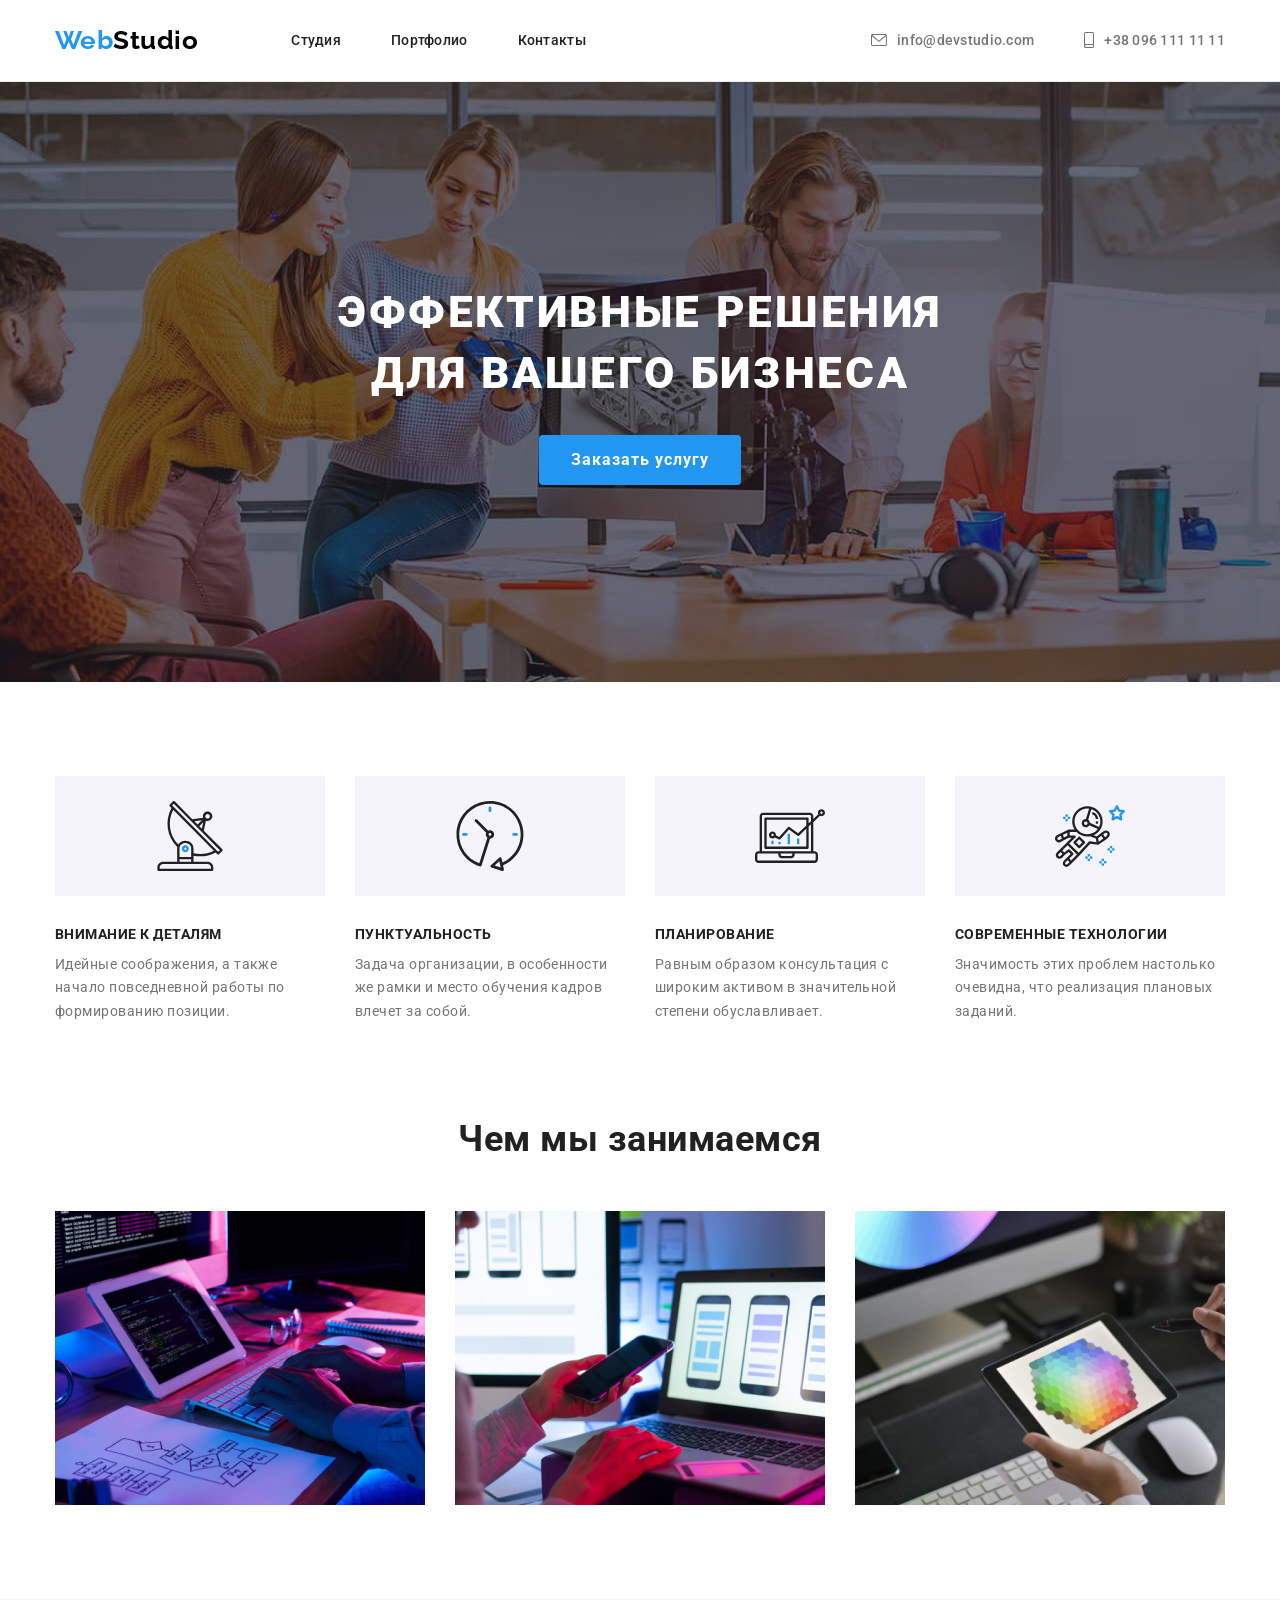
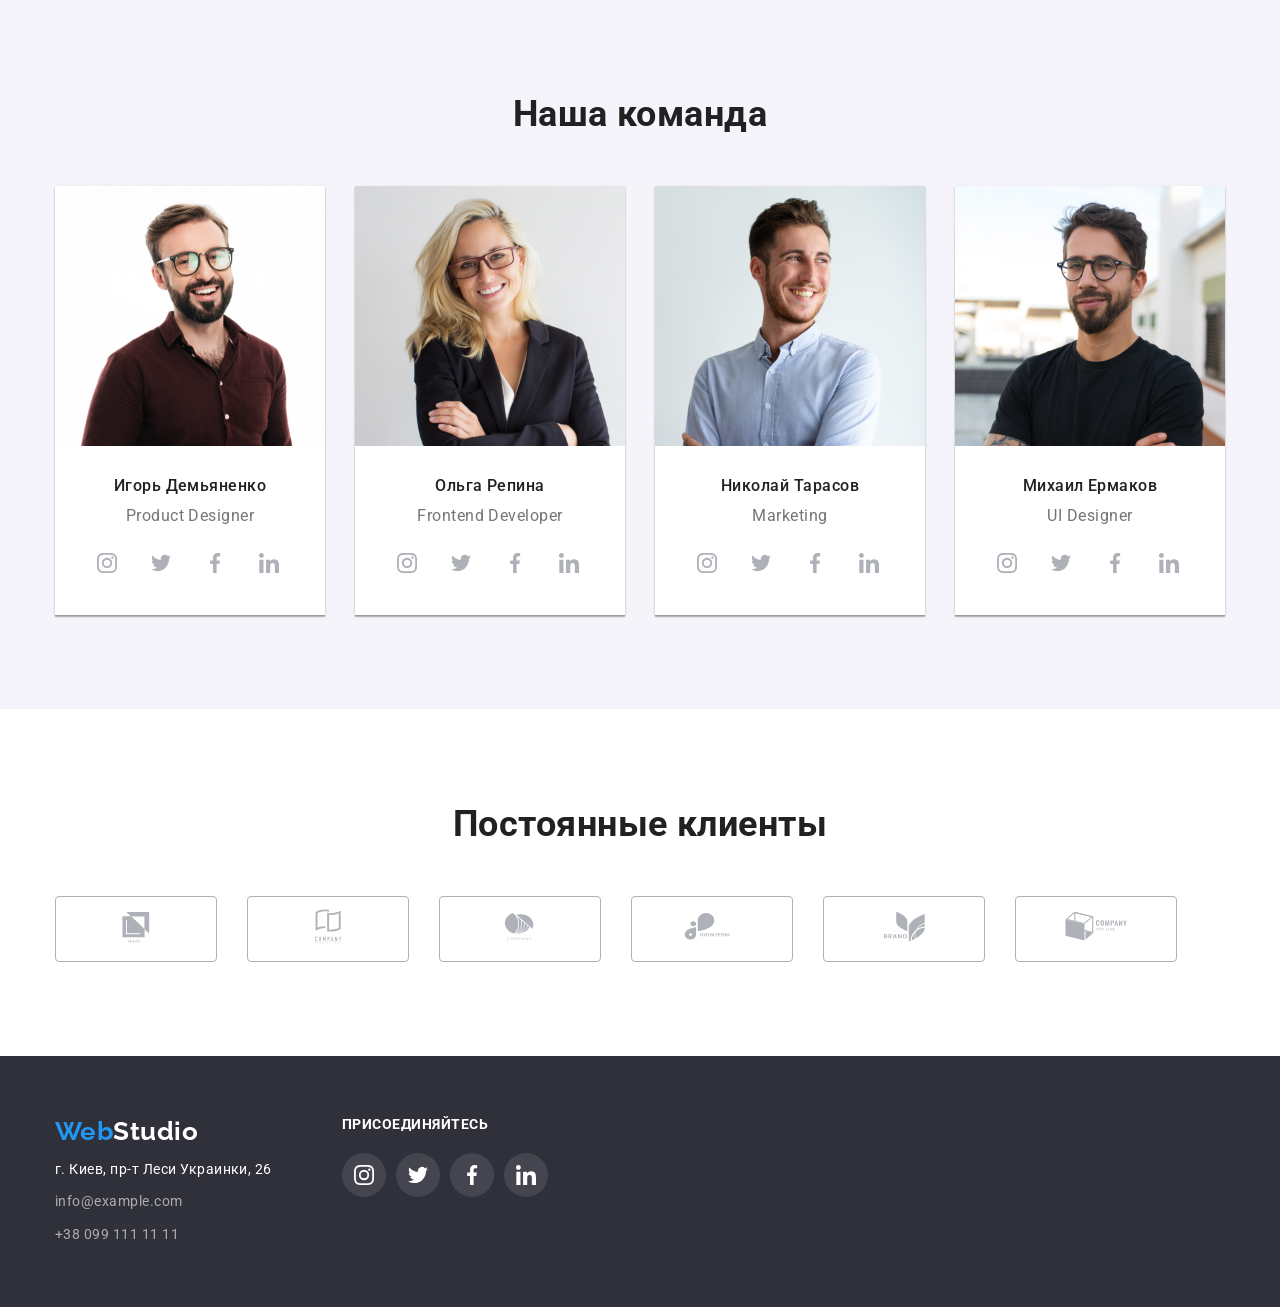
==== index.html @ 29c9bf12 "выполняет дз4" ====
<!DOCTYPE html>
<html lang="ru">
<head>
    <meta charset="UTF-8">
    <meta http-equiv="X-UA-Compatible" content="IE=edge">
    <meta name="viewport" content="width=device-width, initial-scale=1.0">
    <title>WebStudio HW</title>
    <link href="https://fonts.googleapis.com/css2?family=Raleway:wght@700&family=Roboto:wght@400;500;700;900&display=swap" rel="stylesheet">
    <link rel="stylesheet" href="https://cdnjs.cloudflare.com/ajax/libs/modern-normalize/1.1.0/modern-normalize.min.css">
    <link rel="stylesheet" href="./css/style.css">
</head>
<body>
    
                                            <!-- ХЕДЕР -->
<header class="header">
<div class="container heder-container">
<nav class="nav">
    <a class="logo logo-header" href="./index.html"><span class="logo-span">Web</span>Studio</a>

    <ul class="nav-list">
        <li class="nav-list-item"><a class="link link-nav link-studio" href="./index.html">Студия</a></li>
        <li class="nav-list-item"><a class="link link-nav" href="./portfolio.html">Портфолио</a></li>
        <li class="nav-list-item"><a class="link link-nav" href="">Контакты</a></li>
    </ul>

</nav>
    <ul class="contact-list">
        <li class="contact-list-item"><a class="link link-contact" href="mailto:info@devstudio.com">
            <svg class="link-icon-contact" width="16" height="12"><use href="./images/sprite.svg#icon-envelope"></use></svg>
            info@devstudio.com</a></li>
        <li class="contact-list-item"><a class="link link-contact" href="tel:+380961111111">
            <svg class="link-icon-contact" width="10" height="16"><use href="./images/sprite.svg#icon-smartphone"></use></svg>
            +38 096 111 11 11</a></li>
    </ul>
</div>
</header>

                                        <!-- МЭЙН -->
<main>
                                        <!-- hero section -->
    <section class="hero-section">
        <div class="container hero-container">

        <h1 class="title-hero">Эффективные решения<br> для вашего бизнеса</h1>

        <button class="btn" type="button">Заказать услугу</button>

        </div>
    </section>

                                        <!-- our benefits -->
    <section class="benefits-section">
        <div class="container benefits-conteiner">

        <h2 class="visually-hidden">Наши преимущества</h2>

        <ul class="list-benefits">
            <li class="list-benefits-items icon-antenna">
                <h3 class="title-benefits">Внимание к деталям</h3>
            <p class="benefits-text">Идейные соображения, а также начало повседневной работы по формированию позиции.</p>
            </li>
            <li class="list-benefits-items icon-clock">
                <h3 class="title-benefits">Пунктуальность</h3>
            <p class="benefits-text">Задача организации, в особенности же рамки и место обучения кадров влечет за собой.</p>
            </li>
            <li class="list-benefits-items icon-diagram">
                <h3 class="title-benefits">Планирование</h3>
            <p class="benefits-text">Равным образом консультация с широким активом в значительной степени обуславливает.</p>
            </li>
            <li class="list-benefits-items icon-astronaut">
                <h3 class="title-benefits">Современные технологии</h3>
            <p class="benefits-text">Значимость этих проблем настолько очевидна, что реализация плановых заданий.</p>
            </li>
        </ul>
        </div>

    </section>

                                        <!-- our work section -->
    <section class="our-work-section">
        <div class="container">
        
        <h2 class="title-work">Чем мы занимаемся</h2>

        <ul class="work-list">
            <li class="work-list-item"><img src="./images/main-page/box1.jpg" alt="Пример работы" width="370"></li>
            <li class="work-list-item"><img src="./images/main-page/box2.jpg" alt="Пример работы" width="370"></li>
            <li class="work-list-item"><img src="./images/main-page/box3.jpg" alt="Пример работы" width="370"></li>
        </ul>
        </div>

    </section>

                                        <!-- our team section -->
    <section class="our-team-section">
        <div class="container">

        <h2 class="title-team">Наша команда</h2>

        <ul class="team-list">
            <li class="team-list-item">
                <img src="./images/main-page/img.jpg" alt="Игорь Демьяненко" width="270">
                <div class="team-card">
                    <h3 class="title-name">Игорь Демьяненко</h3>
                    <p class="team-text">Product Designer</p>
                    <ul class="list-sl">
                        <li class="list-item-sl"><a class="link-icon-team" href="" aria-label="иконка Инстаграм"><svg class="link-icon" width="20px" height="20px">
                            <use href="./images/sprite.svg#icon-instagram"></use>>
                        </svg></a></li>
                        <li class="list-item-sl"><a class="link-icon-team" href="" aria-label="иконка Твитер"><svg class="link-icon" width="20px" height="20px">
                            <use href="./images/sprite.svg#icon-twitter"></use>>
                        </svg></a></li>
                        <li class="list-item-sl"><a class="link-icon-team" href="" aria-label="иконка Фейсбук"><svg class="link-icon" width="20px" height="20px">
                            <use href="./images/sprite.svg#icon-facebook"></use>>
                        </svg></a></li>
                        <li class="list-item-sl"><a class="link-icon-team" href="" aria-label="иконка Ин"><svg class="link-icon" width="20px" height="20px">
                            <use href="./images/sprite.svg#icon-linkedin"></use>>
                        </svg></a></li>
                    </ul>
                </div>
            </li>
            <li class="team-list-item">
                <img src="./images/main-page/img(1).jpg" alt="Ольга Репина" width="270">
                <div class="team-card">
                    <h3 class="title-name">Ольга Репина</h3>
                    <p class="team-text">Frontend Developer</p>
                    <ul class="list-sl">
                        <li class="list-item-sl"><a class="link-icon-team" href="" aria-label="иконка Инстаграм"><svg class="link-icon" width="20px" height="20px">
                            <use href="./images/sprite.svg#icon-instagram"></use>>
                        </svg></a></li>
                        <li class="list-item-sl"><a class="link-icon-team" href=""><svg class="link-icon" width="20px" height="20px">
                            <use href="./images/sprite.svg#icon-twitter"></use>>
                        </svg></a></li>
                        <li class="list-item-sl"><a class="link-icon-team" href=""><svg class="link-icon" width="20px" height="20px">
                            <use href="./images/sprite.svg#icon-facebook"></use>>
                        </svg></a></li>
                        <li class="list-item-sl"><a class="link-icon-team" href=""><svg class="link-icon" width="20px" height="20px">
                            <use href="./images/sprite.svg#icon-linkedin"></use>>
                        </svg></a></li>
                    </ul>
                </div>
            </li>
            <li class="team-list-item">
                <img src="./images/main-page/img(2).jpg" alt="Николай Тарасов" width="270">
                <div class="team-card">
                    <h3 class="title-name">Николай Тарасов</h3>
                    <p class="team-text">Marketing</p>
                    <ul class="list-sl">
                        <li class="list-item-sl"><a class="link-icon-team" href="" aria-label="иконка Инстаграм"><svg class="link-icon" width="20px" height="20px">
                            <use href="./images/sprite.svg#icon-instagram"></use>>
                        </svg></a></li>
                        <li class="list-item-sl"><a class="link-icon-team" href=""><svg class="link-icon" width="20px" height="20px">
                            <use href="./images/sprite.svg#icon-twitter"></use>>
                        </svg></a></li>
                        <li class="list-item-sl"><a class="link-icon-team" href=""><svg class="link-icon" width="20px" height="20px">
                            <use href="./images/sprite.svg#icon-facebook"></use>>
                        </svg></a></li>
                        <li class="list-item-sl"><a class="link-icon-team" href=""><svg class="link-icon" width="20px" height="20px">
                            <use href="./images/sprite.svg#icon-linkedin"></use>>
                        </svg></a></li>
                    </ul>
                </div>
            </li>
            <li class="team-list-item">
                <img src="./images/main-page/img(3).jpg" alt="Михаил Ермаков" width="270">
                <div class="team-card">
                    <h3 class="title-name">Михаил Ермаков</h3>
                    <p class="team-text">UI Designer</p>
                    <ul class="list-sl">
                        <li class="list-item-sl"><a class="link-icon-team" href="" aria-label="иконка Инстаграм"><svg class="link-icon" width="20px" height="20px">
                            <use href="./images/sprite.svg#icon-instagram"></use>>
                        </svg></a></li>
                        <li class="list-item-sl"><a class="link-icon-team" href=""><svg class="link-icon" width="20px" height="20px">
                            <use href="./images/sprite.svg#icon-twitter"></use>>
                        </svg></a></li>
                        <li class="list-item-sl"><a class="link-icon-team" href=""><svg class="link-icon" width="20px" height="20px">
                            <use href="./images/sprite.svg#icon-facebook"></use>>
                        </svg></a></li>
                        <li class="list-item-sl"><a class="link-icon-team" href=""><svg class="link-icon" width="20px" height="20px">
                            <use href="./images/sprite.svg#icon-linkedin"></use>>
                        </svg></a></li>
                    </ul>
                </div>
            </li>
        </ul>
        </div>
    </section>

                                        <!-- client -->
    <section class="section-client">
        <div class="container">
            <h2 class="client-title">Постоянные клиенты</h2>
            <ul class="client-list">
                <li class="client-list-item">
                    <a href="" aria-label="иконка клиента">
                        <svg class="icon-client" width="160px" height="60px">
                            <use href="./images/sprite.svg#icon-Client-1"></use>
                        </svg>
                    </a>
                </li>
                <li class="client-list-item">
                    <a href="" aria-label="иконка клиента">
                        <svg class="icon-client" width="160px" height="60px">
                            <use href="./images/sprite.svg#icon-Client-2"></use>
                        </svg>
                    </a>
                </li>
                <li class="client-list-item">
                    <a href="" aria-label="иконка клиента">
                        <svg class="icon-client" width="160px" height="60px">
                            <use href="./images/sprite.svg#icon-Client-3"></use>
                        </svg>
                    </a>
                </li>
                <li class="client-list-item">
                    <a href="" aria-label="иконка клиента">
                        <svg class="icon-client" width="160px" height="60px">
                            <use href="./images/sprite.svg#icon-Client-4"></use>
                        </svg>
                    </a>
                </li>
                <li class="client-list-item">
                    <a href="" aria-label="иконка клиента">
                        <svg class="icon-client" width="160px" height="60px">
                            <use href="./images/sprite.svg#icon-Client-5"></use>
                        </svg>
                    </a>
                </li>
                <li class="client-list-item">
                    <a href="" aria-label="иконка клиента">
                        <svg class="icon-client" width="160px" height="60px">
                            <use href="./images/sprite.svg#icon-Client-6"></use>
                        </svg>
                    </a>
                </li>
            </ul>
        </div>
    </section>
            
</main>

                                        <!-- ФУТЕР -->
<footer class="footer">
    <div class="container footer-container">
    <div class="adress-container">
    <a class="logo logo-footer" href="./index.html"><span class="logo-span">Web</span>Studio</a>
    
    <address class="adress">
       <p class="footer-text">г. Киев, пр-т Леси Украинки, 26</p>
    <ul>
        <li class="list-adress-items"><a class="link link-footer" href="mailto:info@example.com">info@example.com</a></li>
        <li class="list-adress-items"><a class="link link-footer" href="tel:+380991111111">+38 099 111 11 11</a></li>
    </ul>
    </address>
    </div>

    <div class="social-conteiner">
        <p class="sl-text">Присоединяйтесь</p>
    <ul class="list-adress">
        <li class="list-adress-items-sl"><a class="social-link sl-instagram" href=""></a></li>
        <li class="list-adress-items-sl"><a class="social-link sl-twitter" href=""></a></li>
        <li class="list-adress-items-sl"><a class="social-link sl-facebook" href=""></a></li>
        <li class="list-adress-items-sl"><a class="social-link sl-in" href=""></a></li>
    </ul>
    </div>

    </div>
</footer>

</body>
</html>
---- css/style.css ----
:root {
    --main-font: "Roboto", sans-serif; ;
    --secondary-font: "Raleway", sans-serif;;

    /* TEXT COLORS */
    --main-txt-cl: #757575 ;
    --secondary-txt-cl: #212121 ;

    /* BTN COLORS */
    --btn-txt-cl: #ffffff ;
    --btn-bg-cl: #2196F3 ;

    /* COLORS */
    --accent-cl: #2196F3 ;
    --main-bg-cl: #ffffff ;
    
    --black-cl: #212121 ;
    --grey-cl: #757575 ;
    
    /* BORDER RADIUS */
    --btn-border-radius: 4px;
    --border-radius: 0px 0px 4px 4px;

}

body {
    font-family: var(--main-font);
    letter-spacing: 0.03em;
    color: var(--main-txt-cl);

}

button {
    font-family: inherit;

}

ul,
li,
h1,
h2,
h3,
h4,
h5,
p  {
    margin-block-start: 0em;
    margin-block-end: 0em;
    margin-inline-start: 0px;
    margin-inline-end: 0px;
    padding-inline-start: 0px;
}

img {
    display: block;
}

h1,
h2,
h3,
h4,
h5,
h6 {
    color: var(--secondary-txt-cl);
    margin: 0;
    padding: 0;

}

ul {
    list-style: none;
}

a {
    text-decoration: none;
}

address {
    font-style: normal;
}

.container {
    width: 1200px;
    padding-left: 15px;
    padding-right: 15px;
    margin-left: auto;
    margin-right: auto;
}

.visually-hidden {
    position: absolute;
    clip: rect(0 0 0 0);
    width: 1px;
    height: 1px;
    margin: -1px;
}

/* HEADER */

.header {
    border-bottom: 1px solid #ECECEC;
}

.heder-container {
    display: flex;
    align-items: center;
}

.nav {
    display: flex;
    align-items: center;
}

.contact-list {
    display: flex;
    margin-left: auto;
}

.nav-list {
    display: flex;
    align-items: center;
}

.logo {
    font-family: var(--secondary-font);
    color: #000;
    font-weight: bold;
    font-size: 26px;
    line-height: 1.2;
}

.logo-header {
    margin-right: 93px;
}

.logo-span {
    color: var(--accent-cl)
}

/* link nav */
.link-nav {
    padding-top: 32px;
    padding-bottom: 32px;
    display: block;
}

.link-nav {
    color: var(--black-cl);
    font-weight: 500;
    font-size: 14px;
    line-height: 1.2;
    letter-spacing: 0.02em;
}

.nav-list-item {
    margin-right: 50px;
}

.nav-list-item:last-child {
    margin-right: 0;
}

.link:hover,
.link:focus {
    color: var(--accent-cl)
}

.link-studio:visited {
    color: var(--accent-cl);
}

.contact-list-item {
    margin-right: 50px;
}

.contact-list-item:last-child {
margin-right: 0px;
}

.link-contact {
    font-weight: 500;
    font-size: 14px;
    line-height: 1.2;
    letter-spacing: 0.02em;
    color: var(--grey-cl);
}

.link-contact {
    display: flex;
    align-items: center;
    justify-content: center; 
}

.link-icon-contact {
    fill: #757575;
    margin-right: 10px;
}

.link-contact:hover .link-icon-contact,
.link-contact:focus .link-icon-contact {
    fill: #2196F3;
}

/* MAIN */

/* hero section */

.hero-section {
    background-image: linear-gradient(
        to right,
        rgba(47, 48, 58, 0.4),
        rgba(47, 48, 58, 0.4)),
        url(../images/main-page/bg-img.jpg);
    padding-top: 200px;
    padding-bottom: 200px;
    background-repeat: no-repeat;
    background-size: cover;
    background-position: center;
    height: 600px;
}

.title-hero {
    font-weight: 900;
    font-size: 44px;
    line-height: 1.4;
    text-align: center;
    letter-spacing: 0.06em;
    text-transform: uppercase;
    color: #ffffff;
}

.btn {
    font-weight: bold;
    font-size: 16px;
    line-height: 1.9;
    display: flex;
    align-items: center;
    text-align: center;
    letter-spacing: 0.06em;
    
    background-color: var(--btn-bg-cl);
    color: var(--btn-txt-cl);
    border: 0px;
    border-radius: var(--btn-border-radius);

    cursor: pointer;
    margin-top: 30px;
    margin-left: auto;
    margin-right: auto;
    padding: 10px 32px;
}

.btn:hover,
.btn:focus {
    background-color: #188CE8;
}

/* our benefits */
.benefits-section {
    padding-top: 94px;
    padding-bottom: 94px;
}

.list-benefits {
    display: flex;
}

.list-benefits-items::before {
    display: block;
    content: "";
    height: 120px;
    background-size: 70 70;
    background-repeat: no-repeat;
    background-position: center;
    background-color: #F5F4FA;
    margin-bottom: 30px;
}

.icon-antenna::before {
    background-image: 
    url(../images/icons/antenna.svg);
}

.icon-clock::before {
    background-image: 
    url(../images/icons/clock.svg);
}

.icon-diagram::before {
    background-image: 
    url(../images/icons/diagram.svg);
}

.icon-astronaut::before {
    background-image: 
    url(../images/icons/astronaut.svg);
}

.list-benefits-items {
    margin-right: 30px;
    width: 270px;
}
.list-benefits-items:last-child {
    margin-right: 0px;
}

.title-benefits {
    font-weight: bold;
    font-size: 14px;
    line-height: 1.2;
    text-transform: uppercase;
    margin-bottom: 10px;
}

.benefits-text {
    font-size: 14px;
    line-height: 1.7;
}

/* our work section */
.our-work-section {
    padding-bottom: 94px;
}

.title-work {
    font-weight: bold;
    font-size: 36px;
    line-height: 1.2;
    text-align: center;
    margin-bottom: 50px;
}

.work-list {
    display: flex;
}

.work-list-item {
    margin-right: 30px;
}

.work-list-item:last-child {
    margin-right: 0;
}

/* our team section */
.our-team-section {
    padding-top: 94px;
    padding-bottom: 94px;
    background-color: #F5F4FA;
}

.team-list {
    display: flex;
}

.team-list-item {
    margin-right: 30px;
    box-shadow: 0px 1px 3px rgba(0, 0, 0, 0.12),
     0px 1px 1px rgba(0, 0, 0, 0.14),
      0px 2px 1px rgba(0, 0, 0, 0.2);
}
.team-list-item:last-child {
    margin-right: 0;
}

.team-card {
    padding-top: 30px;
    padding-bottom: 30px;
    background-color: #fff;
    /* border-radius: var(--border-radius);
    border: 0px solid; */
}

.title-team {
    font-weight: bold;
    font-size: 36px;
    line-height: 1.2;
    text-align: center;
    margin-bottom: 50px;
}

.title-name {
    font-weight: 500;
    font-size: 16px;
    line-height: 1.2;
    text-align: center;
    margin-bottom: 10px;
}

.team-text {
    font-size: 16px;
    line-height: 1.2;
    text-align: center;
}

.list-sl {
    display: flex;
    margin-left: 30px;
    margin-top: 16px;
}

.list-item-sl {
    margin-right: 10px;
}

.list-item-sl:last-child {
    margin-right: 0;
}

.link-icon-team {
    display: flex;
    align-items: center;
    justify-content: center;
    width: 44px;
    height: 44px;
    border-radius: 50%;
}

.link-icon {
    fill: #AFB1B8;
}

.link-icon-team:hover,
.link-icon-team:focus {
    background-color: #2196F3;
}

.link-icon-team:hover .link-icon {
    fill: #fff;
}

/* section client */
.section-client {
    padding-top: 94px;
    padding-bottom: 94px;
}

.client-title {
    font-weight: bold;
    font-size: 36px;
    line-height: 1.2;
    text-align: center;
    margin-bottom: 50px;
}

.client-list {
    display: flex;
}

.client-list-item {
    border: 1px solid #AFB1B8;
    border-radius: 4px;
    margin-right: 30px;
}

.client-list-item:last-child {
margin-right: 0;
}

.icon-client {
    fill: #AFB1B8;
}

.client-list-item:hover .icon-client,
.client-list-item:focus .icon-client {
    fill: #2196F3;
}

.client-list-item:hover,
.client-list-item:focus {
    border: 1px solid #2196F3;
}

/* FOOTER */

.footer-container {
    display: flex;
}

.adress-container {
    display: block;
}
.social-conteiner {
    margin-left: 70px;
}

.footer {
    background-color: #2F303A;
    padding-top: 60px;
    padding-bottom: 60px;
}

.logo-footer {
    color: #ffffff;
}
.adress {
    margin-top: 10px;
}

.footer-text {
    font-size: 14px;
    line-height: 1.7;
    color: #ffffff;
    margin-bottom: 9px;
}

.list-adress {
    display: flex;
}

.list-adress-items {
    margin-top: 9px;
}
.list-adress-items:first-child {
    margin-top: 0;
}

.list-adress-items-sl {
    margin-right: 10px;
}

.list-adress-items-sl:last-child {
    margin-right: 0;
}

.sl-text {
    font-weight: bold;
    font-size: 14px;
    line-height: 1.2;
    text-transform: uppercase;
    color: #fff;
    margin-bottom: 20px;
}

.link-footer {
    font-size: 14px;
    line-height: 1.7;
    color: rgba(255, 255, 255, 0.6);
}

.social-link {
    display: inline-block;
    height: 44px;
    width: 44px;
    background-repeat: no-repeat;
    background-position: center;
    border-radius: 50%;
    background-color: rgba(255,255,255,0.1);
    color: #ffffff;
}

.social-link:hover,
.social-link:focus {
    background-color: #2196F3;
}

.sl-instagram {
background-image: 
url(../images/icons/icons-ss/instagram-f.svg);
}

.sl-twitter {
background-image: 
url(../images/icons/icons-ss/twitter-f.svg);
}

.sl-facebook {
background-image: 
url(../images/icons/icons-ss/facebook-f.svg);
}

.sl-in {
background-image: 
url(../images/icons/icons-ss/linkedin-f.svg);
}
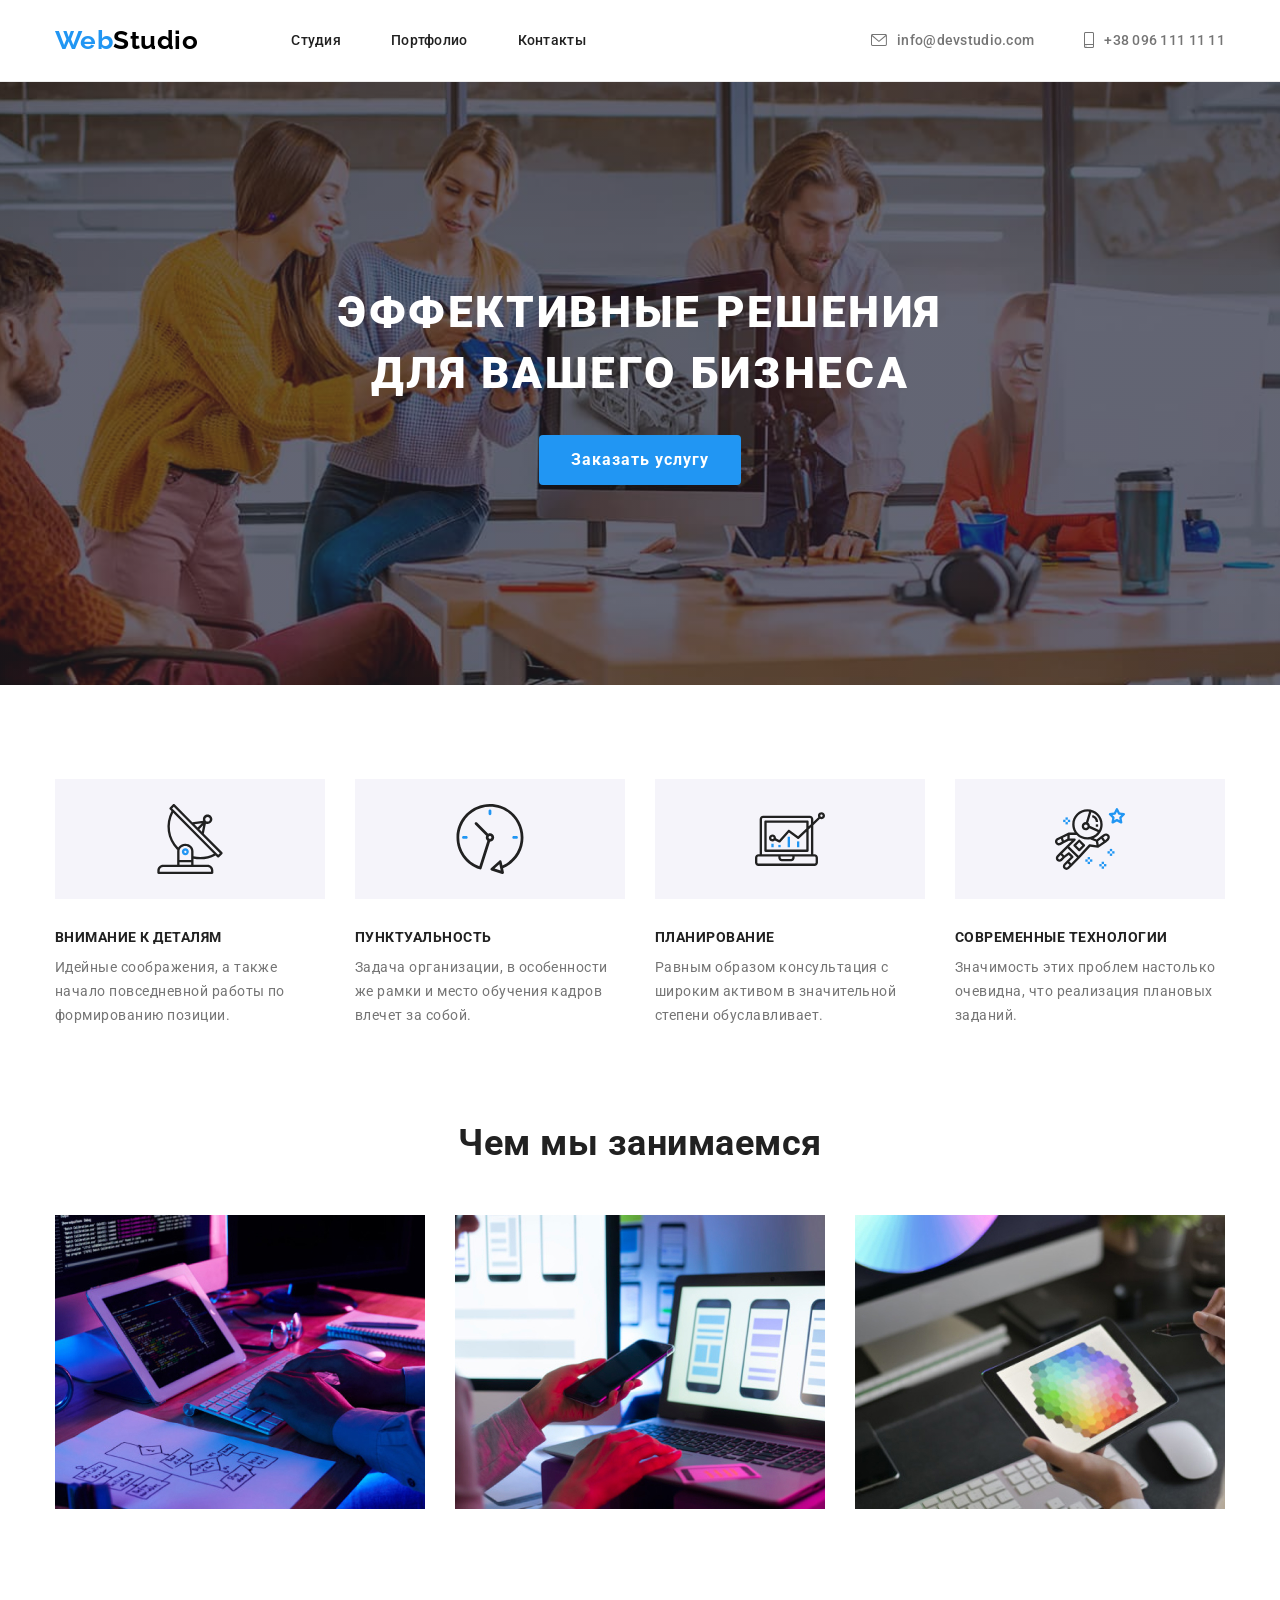
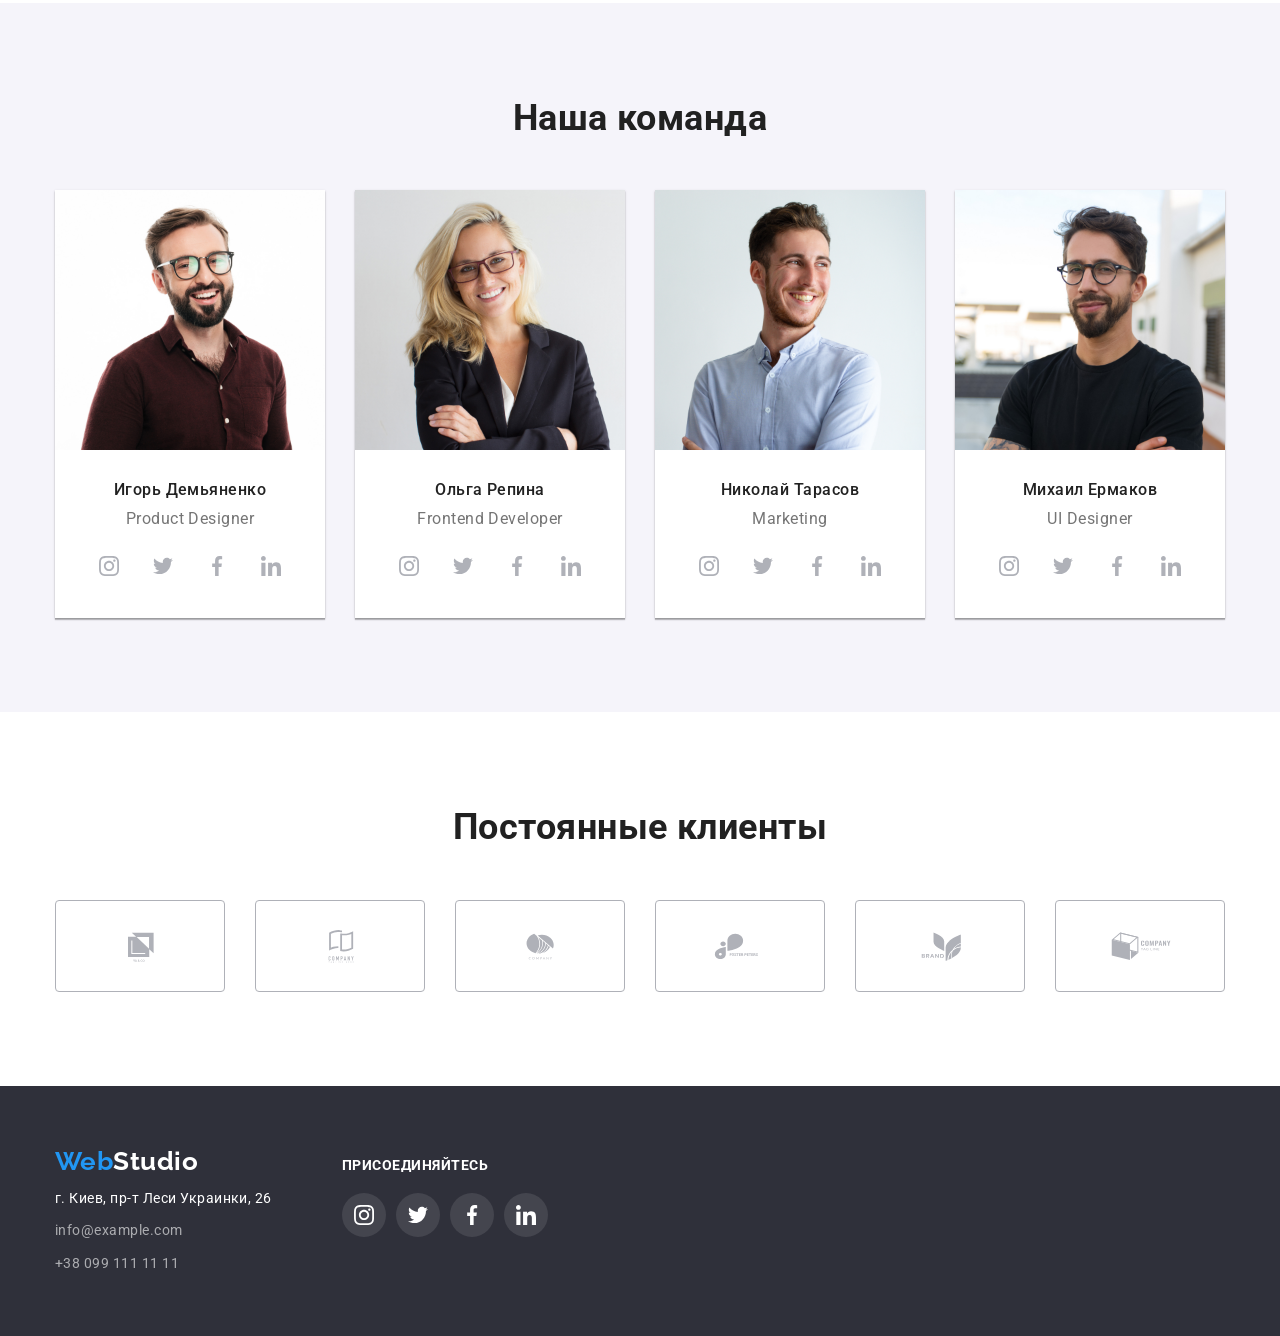
==== commit 84fd4a27: "вносит правки" ====
--- a/index.html
+++ b/index.html
@@ -128,13 +128,13 @@
                         <li class="list-item-sl"><a class="link-icon-team" href="" aria-label="иконка Инстаграм"><svg class="link-icon" width="20px" height="20px">
                             <use href="./images/sprite.svg#icon-instagram"></use>>
                         </svg></a></li>
-                        <li class="list-item-sl"><a class="link-icon-team" href=""><svg class="link-icon" width="20px" height="20px">
-                            <use href="./images/sprite.svg#icon-twitter"></use>>
-                        </svg></a></li>
-                        <li class="list-item-sl"><a class="link-icon-team" href=""><svg class="link-icon" width="20px" height="20px">
-                            <use href="./images/sprite.svg#icon-facebook"></use>>
-                        </svg></a></li>
-                        <li class="list-item-sl"><a class="link-icon-team" href=""><svg class="link-icon" width="20px" height="20px">
+                        <li class="list-item-sl"><a class="link-icon-team" href="" aria-label="иконка Твитер"><svg class="link-icon" width="20px" height="20px">
+                            <use href="./images/sprite.svg#icon-twitter"></use>>
+                        </svg></a></li>
+                        <li class="list-item-sl"><a class="link-icon-team" href="" aria-label="иконка Фейсбук"><svg class="link-icon" width="20px" height="20px">
+                            <use href="./images/sprite.svg#icon-facebook"></use>>
+                        </svg></a></li>
+                        <li class="list-item-sl"><a class="link-icon-team" href="" aria-label="иконка Ин"><svg class="link-icon" width="20px" height="20px">
                             <use href="./images/sprite.svg#icon-linkedin"></use>>
                         </svg></a></li>
                     </ul>
@@ -149,13 +149,13 @@
                         <li class="list-item-sl"><a class="link-icon-team" href="" aria-label="иконка Инстаграм"><svg class="link-icon" width="20px" height="20px">
                             <use href="./images/sprite.svg#icon-instagram"></use>>
                         </svg></a></li>
-                        <li class="list-item-sl"><a class="link-icon-team" href=""><svg class="link-icon" width="20px" height="20px">
-                            <use href="./images/sprite.svg#icon-twitter"></use>>
-                        </svg></a></li>
-                        <li class="list-item-sl"><a class="link-icon-team" href=""><svg class="link-icon" width="20px" height="20px">
-                            <use href="./images/sprite.svg#icon-facebook"></use>>
-                        </svg></a></li>
-                        <li class="list-item-sl"><a class="link-icon-team" href=""><svg class="link-icon" width="20px" height="20px">
+                        <li class="list-item-sl"><a class="link-icon-team" href="" aria-label="иконка Твитер"><svg class="link-icon" width="20px" height="20px">
+                            <use href="./images/sprite.svg#icon-twitter"></use>>
+                        </svg></a></li>
+                        <li class="list-item-sl"><a class="link-icon-team" href="" aria-label="иконка Фейсбук"><svg class="link-icon" width="20px" height="20px">
+                            <use href="./images/sprite.svg#icon-facebook"></use>>
+                        </svg></a></li>
+                        <li class="list-item-sl"><a class="link-icon-team" href="" aria-label="иконка Ин"><svg class="link-icon" width="20px" height="20px">
                             <use href="./images/sprite.svg#icon-linkedin"></use>>
                         </svg></a></li>
                     </ul>
@@ -170,13 +170,13 @@
                         <li class="list-item-sl"><a class="link-icon-team" href="" aria-label="иконка Инстаграм"><svg class="link-icon" width="20px" height="20px">
                             <use href="./images/sprite.svg#icon-instagram"></use>>
                         </svg></a></li>
-                        <li class="list-item-sl"><a class="link-icon-team" href=""><svg class="link-icon" width="20px" height="20px">
-                            <use href="./images/sprite.svg#icon-twitter"></use>>
-                        </svg></a></li>
-                        <li class="list-item-sl"><a class="link-icon-team" href=""><svg class="link-icon" width="20px" height="20px">
-                            <use href="./images/sprite.svg#icon-facebook"></use>>
-                        </svg></a></li>
-                        <li class="list-item-sl"><a class="link-icon-team" href=""><svg class="link-icon" width="20px" height="20px">
+                        <li class="list-item-sl"><a class="link-icon-team" href="" aria-label="иконка Твитер"><svg class="link-icon" width="20px" height="20px">
+                            <use href="./images/sprite.svg#icon-twitter"></use>>
+                        </svg></a></li>
+                        <li class="list-item-sl"><a class="link-icon-team" href="" aria-label="иконка Фейсбук"><svg class="link-icon" width="20px" height="20px">
+                            <use href="./images/sprite.svg#icon-facebook"></use>>
+                        </svg></a></li>
+                        <li class="list-item-sl"><a class="link-icon-team" href="" aria-label="иконка Ин"><svg class="link-icon" width="20px" height="20px">
                             <use href="./images/sprite.svg#icon-linkedin"></use>>
                         </svg></a></li>
                     </ul>
@@ -192,43 +192,43 @@
             <h2 class="client-title">Постоянные клиенты</h2>
             <ul class="client-list">
                 <li class="client-list-item">
-                    <a href="" aria-label="иконка клиента">
-                        <svg class="icon-client" width="160px" height="60px">
+                    <a class="client-link" href="" aria-label="иконка клиента">
+                        <svg class="icon-client" width="106px" height="60px">
                             <use href="./images/sprite.svg#icon-Client-1"></use>
                         </svg>
                     </a>
                 </li>
                 <li class="client-list-item">
-                    <a href="" aria-label="иконка клиента">
-                        <svg class="icon-client" width="160px" height="60px">
+                    <a class="client-link" href="" aria-label="иконка клиента">
+                        <svg class="icon-client" width="106px" height="60px">
                             <use href="./images/sprite.svg#icon-Client-2"></use>
                         </svg>
                     </a>
                 </li>
                 <li class="client-list-item">
-                    <a href="" aria-label="иконка клиента">
-                        <svg class="icon-client" width="160px" height="60px">
+                    <a class="client-link" href="" aria-label="иконка клиента">
+                        <svg class="icon-client" width="106px" height="60px">
                             <use href="./images/sprite.svg#icon-Client-3"></use>
                         </svg>
                     </a>
                 </li>
                 <li class="client-list-item">
-                    <a href="" aria-label="иконка клиента">
-                        <svg class="icon-client" width="160px" height="60px">
+                    <a class="client-link" href="" aria-label="иконка клиента">
+                        <svg class="icon-client" width="106px" height="60px">
                             <use href="./images/sprite.svg#icon-Client-4"></use>
                         </svg>
                     </a>
                 </li>
                 <li class="client-list-item">
-                    <a href="" aria-label="иконка клиента">
-                        <svg class="icon-client" width="160px" height="60px">
+                    <a class="client-link" href="" aria-label="иконка клиента">
+                        <svg class="icon-client" width="106px" height="60px">
                             <use href="./images/sprite.svg#icon-Client-5"></use>
                         </svg>
                     </a>
                 </li>
                 <li class="client-list-item">
-                    <a href="" aria-label="иконка клиента">
-                        <svg class="icon-client" width="160px" height="60px">
+                    <a class="client-link" href="" aria-label="иконка клиента">
+                        <svg class="icon-client" width="106px" height="60px">
                             <use href="./images/sprite.svg#icon-Client-6"></use>
                         </svg>
                     </a>
@@ -256,12 +256,24 @@
 
     <div class="social-conteiner">
         <p class="sl-text">Присоединяйтесь</p>
-    <ul class="list-adress">
-        <li class="list-adress-items-sl"><a class="social-link sl-instagram" href=""></a></li>
-        <li class="list-adress-items-sl"><a class="social-link sl-twitter" href=""></a></li>
-        <li class="list-adress-items-sl"><a class="social-link sl-facebook" href=""></a></li>
-        <li class="list-adress-items-sl"><a class="social-link sl-in" href=""></a></li>
-    </ul>
+        <ul class="list-sl">
+            <li class="list-item-sl"><a class="link-icon-team-footer" href="" aria-label="иконка Инстаграм">
+                <svg class="link-icon-footer" width="20px" height="20px">
+                <use href="./images/sprite.svg#icon-instagram"></use>>
+            </svg></a></li>
+            <li class="list-item-sl"><a class="link-icon-team-footer" href="" aria-label="иконка Твитер">
+                <svg class="link-icon-footer" width="20px" height="20px">
+                <use href="./images/sprite.svg#icon-twitter"></use>>
+            </svg></a></li>
+            <li class="list-item-sl"><a class="link-icon-team-footer" href="" aria-label="иконка Фейсбук">
+                <svg class="link-icon-footer" width="20px" height="20px">
+                <use href="./images/sprite.svg#icon-facebook"></use>>
+            </svg></a></li>
+            <li class="list-item-sl"><a class="link-icon-team-footer" href="" aria-label="иконка Ин">
+                <svg class="link-icon-footer" width="20px" height="20px">
+                <use href="./images/sprite.svg#icon-linkedin"></use>>
+            </svg></a></li>
+        </ul>
     </div>
 
     </div>
--- a/css/style.css
+++ b/css/style.css
@@ -203,7 +203,6 @@
 /* MAIN */
 
 /* hero section */
-
 .hero-section {
     background-image: linear-gradient(
         to right,
@@ -215,7 +214,7 @@
     background-repeat: no-repeat;
     background-size: cover;
     background-position: center;
-    height: 600px;
+    max-width: 1600px;
 }
 
 .title-hero {
@@ -268,7 +267,7 @@
     display: block;
     content: "";
     height: 120px;
-    background-size: 70 70;
+    background-size: 70px 70px;
     background-repeat: no-repeat;
     background-position: center;
     background-color: #F5F4FA;
@@ -394,7 +393,7 @@
 
 .list-sl {
     display: flex;
-    margin-left: 30px;
+    justify-content: center;
     margin-top: 16px;
 }
 
@@ -450,6 +449,15 @@
     border: 1px solid #AFB1B8;
     border-radius: 4px;
     margin-right: 30px;
+    width: 170px;
+    height: 92px;
+}
+
+.client-link {
+    display: inline-block;
+    width: 100%;
+    height: 100%;
+    padding: 16px 32px;
 }
 
 .client-list-item:last-child {
@@ -474,6 +482,7 @@
 
 .footer-container {
     display: flex;
+    align-items: baseline;
 }
 
 .adress-container {
@@ -503,23 +512,12 @@
     margin-bottom: 9px;
 }
 
-.list-adress {
-    display: flex;
-}
-
 .list-adress-items {
     margin-top: 9px;
 }
+
 .list-adress-items:first-child {
     margin-top: 0;
-}
-
-.list-adress-items-sl {
-    margin-right: 10px;
-}
-
-.list-adress-items-sl:last-child {
-    margin-right: 0;
 }
 
 .sl-text {
@@ -537,38 +535,21 @@
     color: rgba(255, 255, 255, 0.6);
 }
 
-.social-link {
-    display: inline-block;
+.link-icon-footer {
+    fill: #fff;
+}
+
+.link-icon-team-footer {
+    display: flex;
+    align-items: center;
+    justify-content: center;
+    width: 44px;
     height: 44px;
-    width: 44px;
-    background-repeat: no-repeat;
-    background-position: center;
     border-radius: 50%;
-    background-color: rgba(255,255,255,0.1);
-    color: #ffffff;
-}
-
-.social-link:hover,
-.social-link:focus {
+    background-color: rgba(255, 255, 255, 0.1);
+}
+
+.link-icon-team-footer:hover,
+.link-icon-team-footer:focus {
     background-color: #2196F3;
 }
-
-.sl-instagram {
-background-image: 
-url(../images/icons/icons-ss/instagram-f.svg);
-}
-
-.sl-twitter {
-background-image: 
-url(../images/icons/icons-ss/twitter-f.svg);
-}
-
-.sl-facebook {
-background-image: 
-url(../images/icons/icons-ss/facebook-f.svg);
-}
-
-.sl-in {
-background-image: 
-url(../images/icons/icons-ss/linkedin-f.svg);
-}
